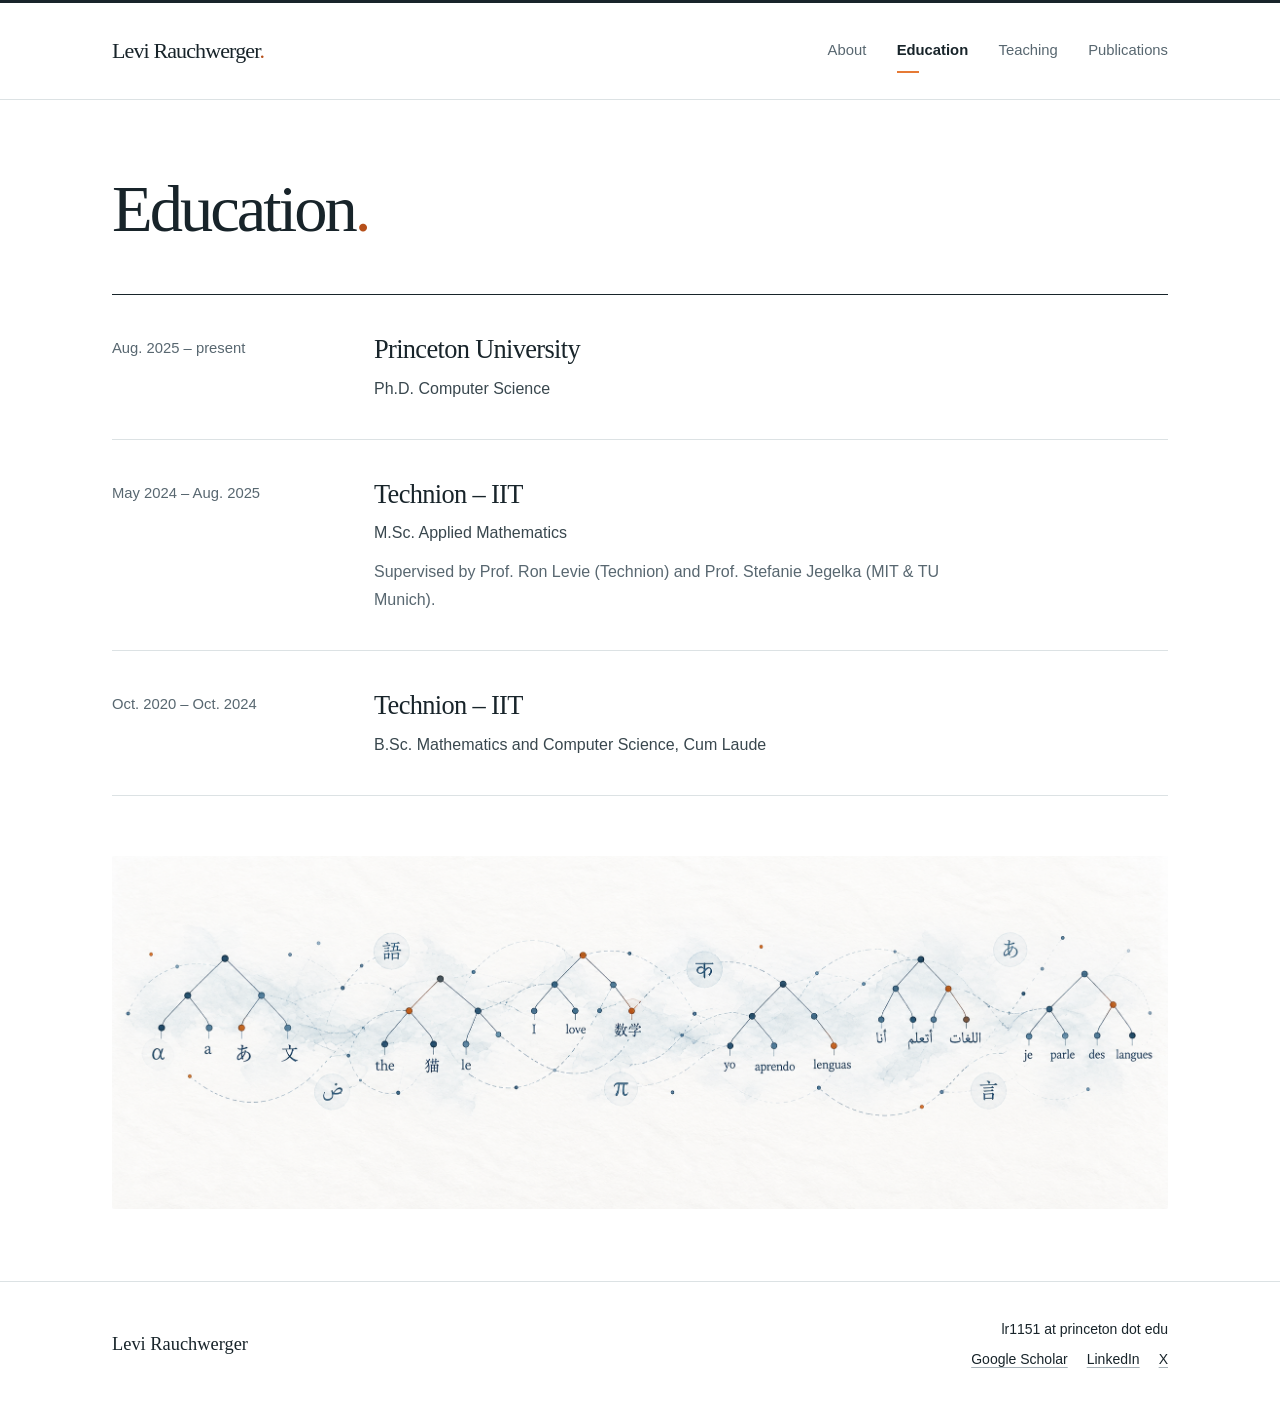
==== education.html @ 96d05f29 "Publish academic website at the permanent GitHub Pages address" ====
<!doctype html>
<html lang="en">
<head>
  <meta charset="utf-8">
  <meta name="viewport" content="width=device-width, initial-scale=1">
  <meta name="description" content="Hello! I'm a second-year PhD student in the Faculty of Computer Science at Princeton University. My goal is to develop machine learning methods that have practical impact, grounded in strong theoretical understanding.">
  <meta name="theme-color" content="#18242a">
  <title>Education · Levi Rauchwerger</title>
  <link rel="icon" type="image/svg+xml" href="data:image/svg+xml,%3Csvg%20xmlns%3D%22http%3A%2F%2Fwww.w3.org%2F2000%2Fsvg%22%20viewBox%3D%220%200%2064%2064%22%3E%3Crect%20width%3D%2264%22%20height%3D%2264%22%20rx%3D%2212%22%20fill%3D%22%2318242a%22%2F%3E%3Cpath%20d%3D%22M12%2050h40%22%20stroke%3D%22%23e67a35%22%20stroke-width%3D%224%22%2F%3E%3Ctext%20x%3D%2232%22%20y%3D%2240%22%20text-anchor%3D%22middle%22%20font-family%3D%22Georgia%2Cserif%22%20font-size%3D%2230%22%20fill%3D%22white%22%3ELR%3C%2Ftext%3E%3C%2Fsvg%3E">
  <link rel="stylesheet" href="./styles.css">
  <link rel="canonical" href="https://levi-rauchwerger.github.io/education.html">
</head>
<body>
  <a class="skip-link" href="#main">Skip to main content</a>
  <header class="site-header">
    <div class="header-inner">
      <a class="wordmark" href="./index.html">Levi Rauchwerger<span aria-hidden="true">.</span></a>
      <nav aria-label="Main navigation"><a href="./index.html">About</a><a href="./education.html" aria-current="page">Education</a><a href="./teaching.html">Teaching</a><a href="./publications.html">Publications</a></nav>
    </div>
  </header>
  <main id="main" class="page education-page" tabindex="-1">
    <div class="page-heading"><h1>Education<span aria-hidden="true">.</span></h1></div>
    <div class="record-list"><article class="record" data-source="education-0"><p class="record-date">Aug. 2025 – present</p><div><h2>Princeton University</h2><p class="degree">Ph.D. Computer Science</p></div></article><article class="record" data-source="education-1"><p class="record-date">May 2024 – Aug. 2025</p><div><h2>Technion – IIT</h2><p class="degree">M.Sc. Applied Mathematics</p><p class="record-detail">Supervised by Prof. Ron Levie (Technion) and Prof. Stefanie Jegelka (MIT &amp; TU Munich).</p></div></article><article class="record" data-source="education-2"><p class="record-date">Oct. 2020 – Oct. 2024</p><div><h2>Technion – IIT</h2><p class="degree">B.Sc. Mathematics and Computer Science, Cum Laude</p></div></article></div><figure class="landscape about-landscape"><img src="./language-structures.png" alt="Ink and watercolor illustration of multilingual symbols connected by branching syntax trees" width="2171" height="724" loading="lazy"></figure></main>
  <footer class="site-footer"><div class="footer-inner"><a class="footer-name" href="./index.html">Levi Rauchwerger</a><div class="contact"><span class="eyebrow">Contact:</span><a class="email" href="mailto:lr1151@princeton.edu">lr1151 at princeton dot edu</a><div class="social-links"><a href="https://scholar.google.com/citations?user=BbuD-fUAAAAJ&amp;hl=en">Google Scholar</a><a href="https://www.linkedin.com/in/levi-rauchwerger/">LinkedIn</a><a href="https://x.com/levirauchwerger">X</a></div></div></div></footer>
</body>
</html>
---- styles.css ----
:root {
  color-scheme: light;
  --ink: #18242a;
  --body: #39474e;
  --muted: #586770;
  --accent: #b6501a;
  --bright: #e67a35;
  --rule: #dce2e4;
  --paper: #fff;
  --serif: Georgia, 'Times New Roman', serif;
  --sans: 'Segoe UI', -apple-system, BlinkMacSystemFont, Arial, sans-serif;
}
* { box-sizing: border-box; }
html { scroll-behavior: smooth; }
body { margin: 0; background: var(--paper); color: var(--body); font-family: var(--sans); font-size: 1rem; line-height: 1.75; -webkit-font-smoothing: antialiased; }
a { color: var(--ink); text-decoration-color: #a7b2b8; text-decoration-thickness: 1px; text-underline-offset: .22em; transition: color .15s, text-decoration-color .15s; }
a:hover { color: var(--accent); text-decoration-color: var(--accent); }
a:focus-visible { outline: 3px solid var(--accent); outline-offset: 5px; border-radius: 2px; }
img { max-width: 100%; display: block; }
p, h1, h2, figure { margin: 0; }
.skip-link { position: fixed; z-index: 5; top: .6rem; left: 1rem; padding: .6rem 1rem; background: var(--ink); color: white; transform: translateY(-180%); }
.skip-link:focus { transform: translateY(0); }
.site-header { border-top: 3px solid var(--ink); border-bottom: 1px solid var(--rule); }
.header-inner { max-width: 1140px; min-height: 96px; margin: auto; padding: 1.2rem 42px; display: flex; align-items: center; justify-content: space-between; gap: 2rem; }
.wordmark { font-family: var(--serif); font-size: 1.375rem; letter-spacing: -.04em; line-height: 1.2; text-decoration: none; white-space: nowrap; }
.wordmark span { color: var(--accent); }
nav { display: flex; align-items: center; gap: 1.9rem; }
nav a { position: relative; padding: .55rem 0; font-size: .925rem; color: var(--muted); text-decoration: none; }
nav a[aria-current] { color: var(--ink); font-weight: 600; }
nav a[aria-current]::after { content: ''; position: absolute; height: 2px; bottom: 0; width: 22px; background: var(--bright); left: 0; }
.page { max-width: 1056px; margin: 0 auto; padding: 74px 0 72px; min-height: calc(100vh - 257px); }
.about-grid { display: grid; grid-template-columns: minmax(0, 690px) 248px; column-gap: 88px; align-items: start; }
.section-label, .eyebrow { font-size: .75rem; letter-spacing: .14em; text-transform: uppercase; font-weight: 600; color: var(--muted); }
.section-label { margin-bottom: 17px; display: flex; align-items: center; gap: 12px; }
.section-label::before { content: ''; width: 24px; height: 2px; background: var(--bright); }
h1 { font-family: var(--serif); font-weight: 400; color: var(--ink); font-size: clamp(2.75rem, 5.2vw, 4.5rem); line-height: 1.06; letter-spacing: -.045em; }
h1 > span { color: var(--accent); }
.biography h1 { margin-bottom: 30px; }
.name-break { display: none; }
.intro { font-size: 1.18rem; line-height: 1.75; color: var(--ink); margin-bottom: 25px; }
.bio-paragraph { margin-top: 20px; }
.biography a { font-weight: 500; }
.profile { padding-top: 6px; }
.portrait-frame { position: relative; padding-bottom: 14px; }
.portrait-frame::after { content: ''; display: block; position: absolute; bottom: 0; left: 0; width: 42px; height: 3px; background: var(--bright); }
.portrait { width: 100%; height: auto; border-radius: 2px; }
.contact { margin-top: 27px; }
.contact .eyebrow { display: block; margin-bottom: 6px; }
.email { display: block; font-size: .875rem; text-decoration: none; overflow-wrap: anywhere; }
.social-links { display: flex; flex-wrap: wrap; column-gap: 19px; row-gap: 7px; margin-top: 15px; }
.social-links a { font-size: .875rem; white-space: nowrap; }
.landscape { overflow: hidden; border-radius: 2px; }
.landscape img { width: 100%; height: auto; }
.about-landscape { margin-top: 60px; }
.page-heading { padding-bottom: 49px; }
.record-list { border-top: 1px solid var(--ink); }
.record { display: grid; grid-template-columns: 224px minmax(0, 1fr); column-gap: 38px; padding: 36px 0; border-bottom: 1px solid var(--rule); }
.record-date { font-size: .925rem; color: var(--muted); padding-top: 5px; }
.record h2 { font-family: var(--serif); font-size: 1.65rem; line-height: 1.4; letter-spacing: -.025em; color: var(--ink); font-weight: 400; }
.degree { margin-top: 7px; }
.record-detail { max-width: 600px; margin-top: 11px; color: var(--muted); }
.teaching-record { padding-top: 41px; padding-bottom: 41px; }
.publication-list { border-top: 1px solid var(--ink); }
.publication { display: grid; grid-template-columns: 65px minmax(0, 1fr); gap: 21px; padding: 32px 0; border-bottom: 1px solid var(--rule); }
.publication-number { font-family: var(--serif); font-size: 1rem; color: var(--accent); padding-top: 2px; }
.citation { min-width: 0; }
.authors { display: block; font-size: .925rem; color: var(--muted); }
.authors strong { font-weight: 600; color: var(--body); }
.paper-title { display: block; font-family: var(--serif); font-size: 1.5rem; line-height: 1.45; letter-spacing: -.017em; color: var(--ink); margin-top: 7px; }
.venue { display: block; font-size: .875rem; font-weight: 500; color: var(--accent); margin-top: 10px; }
.publication-landscape { margin-top: 48px; }
.site-footer { border-top: 1px solid var(--rule); }
.footer-inner { max-width: 1056px; margin: auto; min-height: 125px; display: flex; align-items: center; justify-content: space-between; gap: 2rem; padding: 28px 0; }
.footer-name { font-family: var(--serif); font-size: 1.15rem; text-decoration: none; }
.footer-inner > .social-links { margin: 0; }
.footer-inner .contact { margin: 0; text-align: right; }
.footer-inner .contact .eyebrow { display: none; }
.footer-inner .contact .social-links { margin-top: 6px; justify-content: flex-end; }
@media (max-width: 1140px) {
  .page, .footer-inner { margin-left: 42px; margin-right: 42px; }
  .about-grid { grid-template-columns: minmax(0, 1fr) 225px; gap: 54px; }
  .biography h1 { font-size: clamp(2.5rem, 5.2vw, 4.5rem); }
}
@media (max-width: 760px) {
  .header-inner { min-height: 116px; align-items: flex-start; flex-direction: column; gap: 14px; padding: 22px 24px 16px; }
  .wordmark { font-size: 1.3rem; }
  nav { gap: 25px; width: 100%; justify-content: flex-start; flex-wrap: wrap; }
  nav a { font-size: .875rem; padding: .25rem 0 .55rem; }
  .page, .footer-inner { margin-left: 24px; margin-right: 24px; }
  .page { padding-top: 42px; padding-bottom: 44px; min-height: calc(100vh - 310px); }
  .about-grid { grid-template-columns: minmax(0, 1fr); gap: 36px; }
  .biography h1 { font-size: clamp(2.55rem, 8.5vw, 4rem); margin-bottom: 24px; }
  .intro { font-size: 1.1rem; }
  .profile { display: grid; grid-template-columns: minmax(100px, 150px) minmax(0, 1fr); gap: 24px; padding: 0; }
  .profile .contact { margin-top: 7px; }
  .profile .social-links { flex-direction: column; gap: 8px; }
  .email { font-size: .875rem; }
  .about-landscape { margin-top: 40px; }
  .page-heading { padding-bottom: 30px; }
  .page-heading h1 { font-size: clamp(2.7rem, 10vw, 4rem); }
  .record { grid-template-columns: 1fr; gap: 12px; padding: 26px 0; }
  .record-date { padding: 0; }
  .record h2 { font-size: 1.45rem; }
  .publication { grid-template-columns: 28px minmax(0, 1fr); gap: 13px; padding: 26px 0; }
  .paper-title { font-size: 1.3rem; }
  .footer-inner { align-items: flex-start; flex-direction: column; gap: 13px; min-height: 130px; }
  .footer-inner .contact { text-align: left; }
  .footer-inner .contact .social-links { justify-content: flex-start; }
}
@media (max-width: 360px) {
  nav { gap: 16px; }
  .profile { grid-template-columns: 110px minmax(0, 1fr); gap: 18px; }
}
@media (prefers-reduced-motion: reduce) { html { scroll-behavior: auto; } a { transition: none; } }
@media print {
  .site-header, .site-footer, .skip-link, .landscape { display: none; }
  .page { margin: 0; padding: 0; max-width: none; }
  .about-grid { grid-template-columns: 1fr 180px; gap: 30px; }
  .publication, .record { break-inside: avoid; }
}
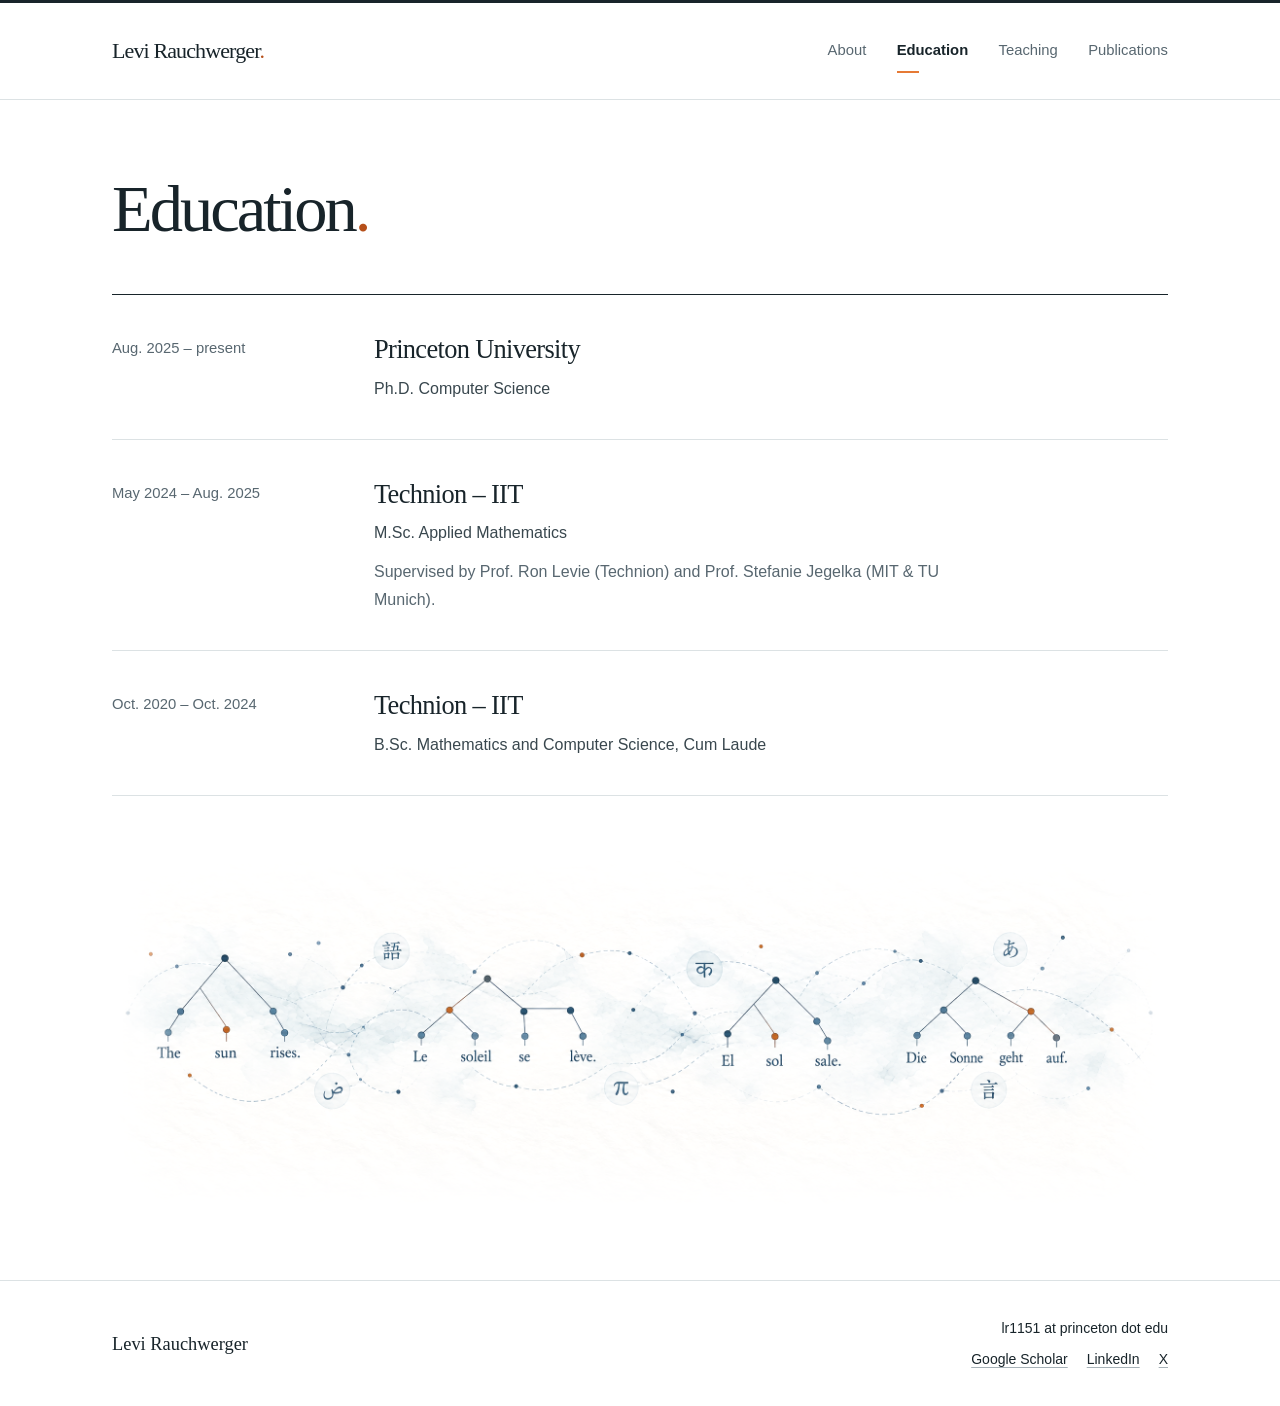
==== commit 496214f3: "Refresh cached portrait crop styling" ====
--- a/education.html
+++ b/education.html
@@ -7,7 +7,7 @@
   <meta name="theme-color" content="#18242a">
   <title>Education · Levi Rauchwerger</title>
   <link rel="icon" type="image/svg+xml" href="data:image/svg+xml,%3Csvg%20xmlns%3D%22http%3A%2F%2Fwww.w3.org%2F2000%2Fsvg%22%20viewBox%3D%220%200%2064%2064%22%3E%3Crect%20width%3D%2264%22%20height%3D%2264%22%20rx%3D%2212%22%20fill%3D%22%2318242a%22%2F%3E%3Cpath%20d%3D%22M12%2050h40%22%20stroke%3D%22%23e67a35%22%20stroke-width%3D%224%22%2F%3E%3Ctext%20x%3D%2232%22%20y%3D%2240%22%20text-anchor%3D%22middle%22%20font-family%3D%22Georgia%2Cserif%22%20font-size%3D%2230%22%20fill%3D%22white%22%3ELR%3C%2Ftext%3E%3C%2Fsvg%3E">
-  <link rel="stylesheet" href="./styles.css">
+  <link rel="stylesheet" href="./styles.css?v=portrait-crop-1">
   <link rel="canonical" href="https://levi-rauchwerger.github.io/education.html">
 </head>
 <body>
--- a/styles.css
+++ b/styles.css
@@ -43,14 +43,26 @@
 .profile { padding-top: 6px; }
 .portrait-frame { position: relative; padding-bottom: 14px; }
 .portrait-frame::after { content: ''; display: block; position: absolute; bottom: 0; left: 0; width: 42px; height: 3px; background: var(--bright); }
-.portrait { width: 100%; height: auto; border-radius: 2px; }
+.portrait { width: 100%; height: auto; aspect-ratio: 437 / 590; object-fit: cover; object-position: center top; border-radius: 2px;
+  /* Fade only the outer border; the face remains fully opaque and unfiltered. */
+  -webkit-mask-image: linear-gradient(to right, transparent, #000 8%, #000 92%, transparent), linear-gradient(to bottom, transparent, #000 6%, #000 94%, transparent);
+  -webkit-mask-composite: source-in;
+  mask-image: linear-gradient(to right, transparent, #000 8%, #000 92%, transparent), linear-gradient(to bottom, transparent, #000 6%, #000 94%, transparent);
+  mask-composite: intersect;
+}
 .contact { margin-top: 27px; }
 .contact .eyebrow { display: block; margin-bottom: 6px; }
 .email { display: block; font-size: .875rem; text-decoration: none; overflow-wrap: anywhere; }
 .social-links { display: flex; flex-wrap: wrap; column-gap: 19px; row-gap: 7px; margin-top: 15px; }
 .social-links a { font-size: .875rem; white-space: nowrap; }
 .landscape { overflow: hidden; border-radius: 2px; }
-.landscape img { width: 100%; height: auto; }
+.landscape img { width: 100%; height: auto;
+  filter: brightness(1.025) saturate(.92);
+  -webkit-mask-image: linear-gradient(to right, transparent, #000 6%, #000 94%, transparent), linear-gradient(to bottom, transparent, #000 18%, #000 82%, transparent);
+  -webkit-mask-composite: source-in;
+  mask-image: linear-gradient(to right, transparent, #000 6%, #000 94%, transparent), linear-gradient(to bottom, transparent, #000 18%, #000 82%, transparent);
+  mask-composite: intersect;
+}
 .about-landscape { margin-top: 60px; }
 .page-heading { padding-bottom: 49px; }
 .record-list { border-top: 1px solid var(--ink); }
